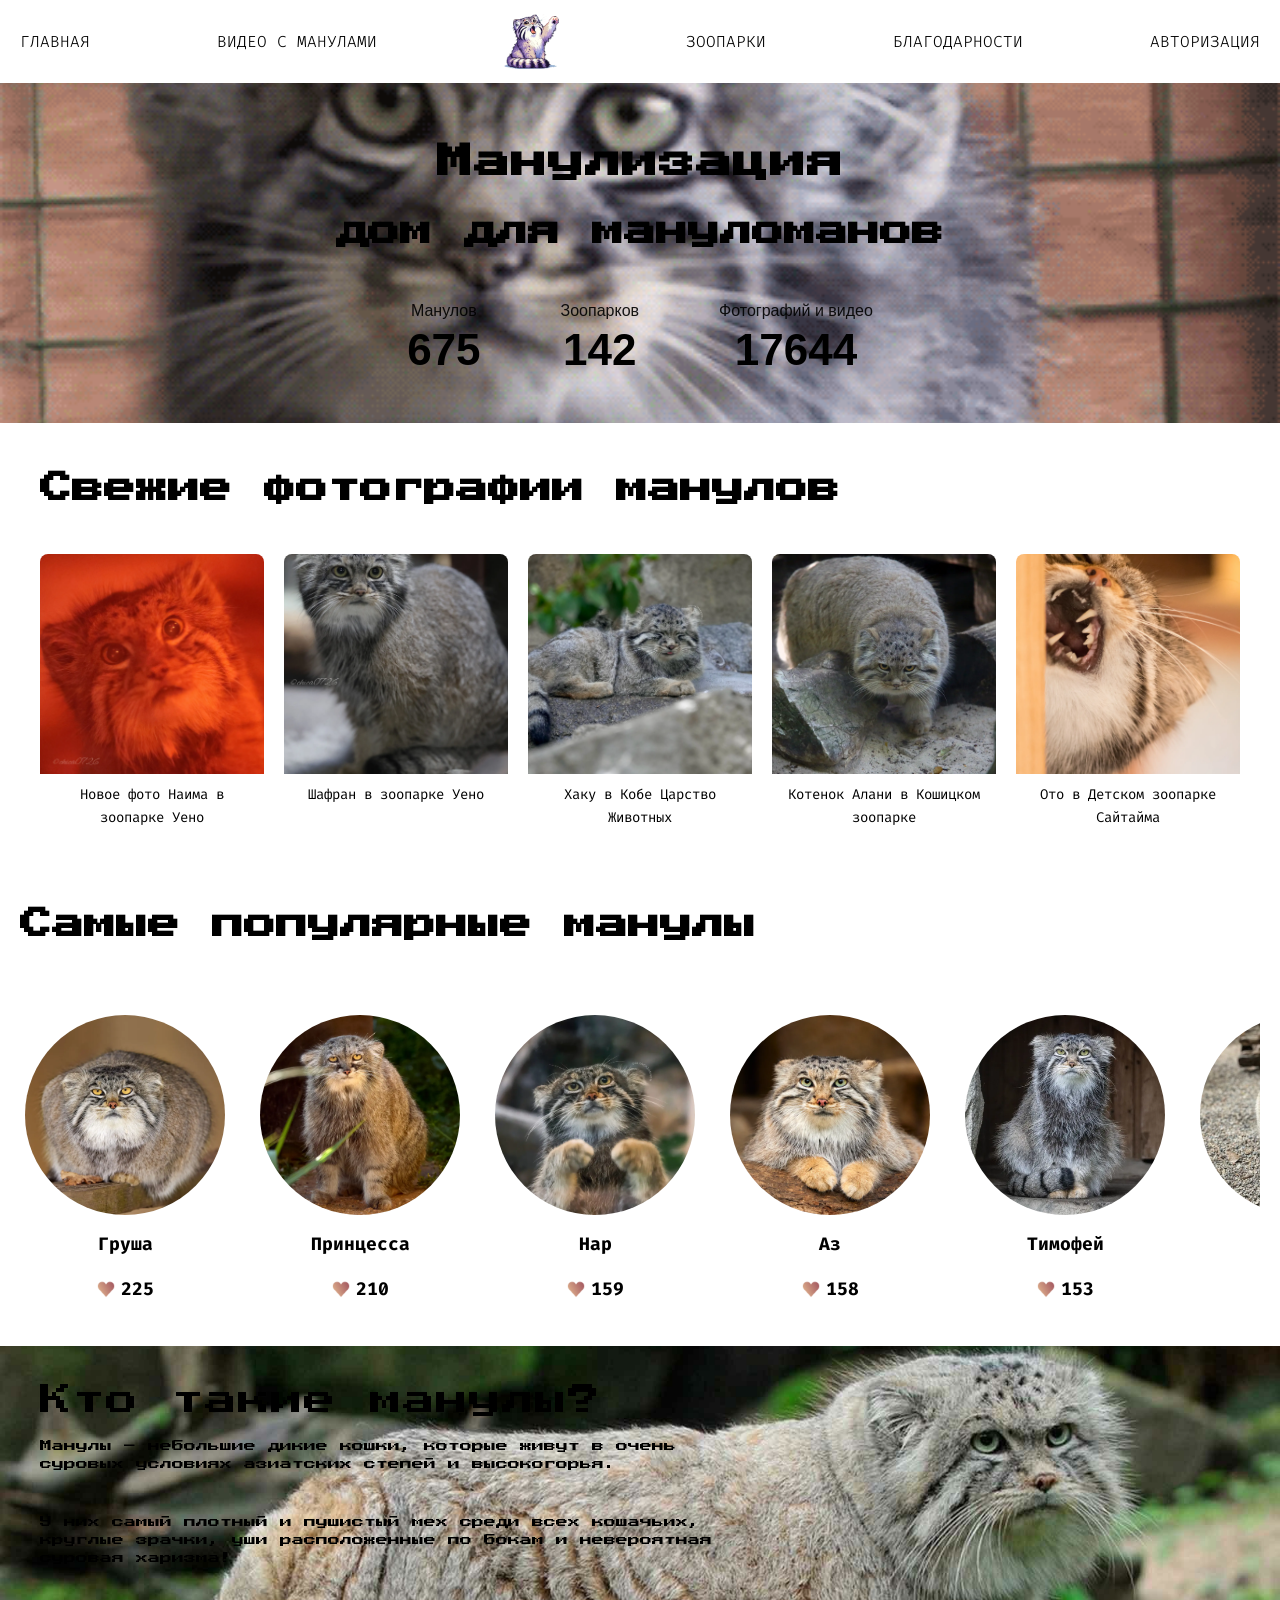
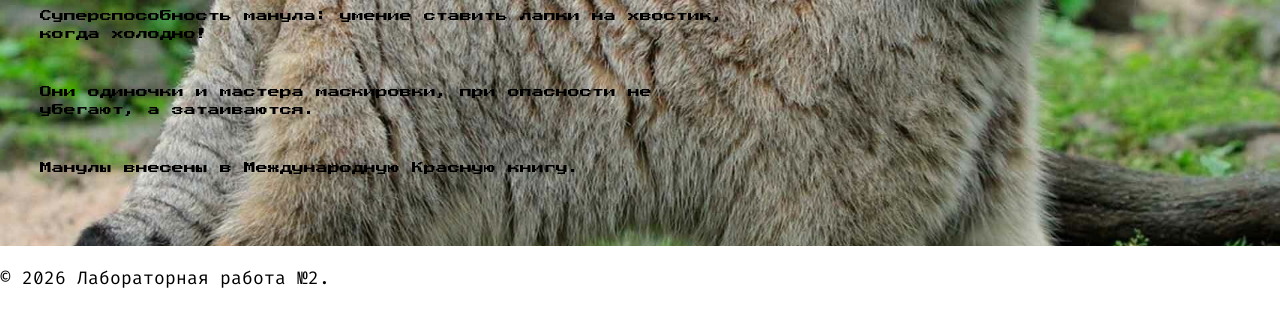
==== lab4/index.html @ a6735165 "refactor styles.css" ====
<!DOCTYPE html>
<html lang="ru">
<head>
    <meta charset="UTF-8">
    <meta name="viewport" content="width=device-width, initial-scale=1.0">
    <title>Pallas cat - is love forever</title>
    <link rel="icon" type="image/webp" href="images/manul_icon.webp"> <!--вставить в каждой странице!!!!-->
    <link rel="stylesheet" href="css/style.css">
    <link rel="preconnect" href="https://fonts.googleapis.com">
    <link rel="preconnect" href="https://fonts.gstatic.com" crossorigin>
    <link href="https://fonts.googleapis.com/css2?family=Fira+Code:wght@300..700&family=Press+Start+2P&display=swap" rel="stylesheet">

</head>
<body>
    <header class="header">
        <nav class="menu">
        <a href="index.html">ГЛАВНАЯ</a>
        <a href="video_image.html">ВИДЕО С МАНУЛАМИ</a>
         <img src="images/manul_icon.webp" alt="Пример изображения" class="menu-logo">
        <a href="zoo.html">ЗООПАРКИ</a>
        <a href="thanks.html">БЛАГОДАРНОСТИ</a>
        <a href="login.html">АВТОРИЗАЦИЯ</a>
    </nav>
    </header>

    <main class="content">

        <section class="intro">
            <div class="intro-content">

            <h1 id="page-heading">Манулизация</h1>
            <p class="intro-subtitle">дом для мануломанов</p>

                <div class="intro-stats">
                    <div class="stat">
                        <span class="stat-label">Манулов</span>
                        <span class="stat-value">675</span>
                    </div>
                    <div class="stat">
                        <span class="stat-label">Зоопарков</span>
                        <span class="stat-value">142</span>
                    </div>
                    <div class="stat">
                        <span class="stat-label">Фотографий и видео</span>
                        <span class="stat-value">17644</span>
                    </div>
                </div>
            </div>
        </section>

        <section class="gallery">
            <h2 class="image-text">Свежие фотографии манулов</h2>

            <div class="gallery-grid">
                <div class="gallery-item">
                    <img src="images/naim-manul.webp" alt="Манул 1">
                    <div class="gallery-caption">Новое фото Наима в зоопарке Уено</div>
                </div>

                <div class="gallery-item">
                    <img src="images/shafran-manul.webp" alt="Манул 2">
                    <div class="gallery-caption">Шафран в зоопарке Уено</div>
                </div>

                <div class="gallery-item">
                    <img src="images/haku-manul.webp" alt="Манул 3">
                    <div class="gallery-caption">Хаку в Кобе Царство Животных</div>
                </div>

                <div class="gallery-item">
                    <img src="images/kitty-alani-manul.webp" alt="Манул 4">
                    <div class="gallery-caption">Котенок Алани в Кошицком зоопарке</div>
                </div>

                <div class="gallery-item">
                    <img src="images/oto-manul.webp" alt="Манул 4">
                    <div class="gallery-caption">Ото в Детском зоопарке Сайтайма</div>
                </div>

            </div>
        </section>

        <section class="popular-section">
            <h2 class="image-text">Самые популярные манулы</h2>

            <div class="popular-grid">

                <div class="popular-card">
                    <div class="popular-item popular-item--m">
                        <img src="images/manul_grusha.webp" alt="Груша">
                    </div>
                    <div class="popular-caption">Груша</div>
                    <div class="popular-heart">
                        <span class="heart-icon"></span>
                        <span>225</span>
                    </div>
                </div>

                <div class="popular-card">
                    <div class="popular-item popular-item--w">
                        <img src="images/manul-princess.webp" alt="Принцесса">
                    </div>
                    <div class="popular-caption">Принцесса</div>
                    <div class="popular-heart">
                        <span class="heart-icon"></span>
                        <span>210</span>
                    </div>
                </div>

                <div class="popular-card">
                    <div class="popular-item popular-item--m">
                        <img src="images/manul-nar.webp" alt="Нар">
                    </div>
                    <div class="popular-caption">Нар</div>
                    <div class="popular-heart">
                        <span class="heart-icon"></span>
                        <span>159</span>
                    </div>
                </div>

                <div class="popular-card">
                    <div class="popular-item popular-item--w">
                        <img src="images/manul-as.webp" alt="Аз">
                    </div>
                    <div class="popular-caption">Аз</div>
                    <div class="popular-heart">
                        <span class="heart-icon"></span>
                        <span>158</span>
                    </div>
                </div>

                <div class="popular-card">
                    <div class="popular-item popular-item--m">
                        <img src="images/manul-timotei.webp" alt="Тимофей">
                    </div>
                    <div class="popular-caption">Тимофей</div>
                    <div class="popular-heart">
                        <span class="heart-icon"></span>
                        <span>153</span>
                    </div>
                </div>

                <div class="popular-card">
                    <div class="popular-item popular-item--m">
                        <img src="images/manul-tashi.webp" alt="Таши">
                    </div>
                    <div class="popular-caption">Таши</div>
                    <div class="popular-heart">
                        <span class="heart-icon"></span>
                        <span>148</span>
                    </div>
                </div>

                <div class="popular-card">
                    <div class="popular-item popular-item--m">
                        <img src="images/manul-nagomy.webp" alt="Нагому">
                    </div>
                    <div class="popular-caption">Нагому</div>
                    <div class="popular-heart">
                        <span class="heart-icon"></span>
                        <span>127</span>
                    </div>
                </div>

                <div class="popular-card">
                    <div class="popular-item popular-item--m">
                        <img src="images/manul-shu.webp" alt="Шу">
                    </div>
                    <div class="popular-caption">Шу</div>
                    <div class="popular-heart">
                        <span class="heart-icon"></span>
                        <span>110</span>
                    </div>
                </div>
            </div>
        </section>


        <section class="info-block">
            <div class="about-content">

                <div class="info-title"> Кто такие манулы?</div>
                <p class = "info-text">
                    Манулы – небольшие дикие кошки, которые живут
                в очень суровых условиях азиатских степей и высокогорья.
                </p>

                <p class = "info-text">
                    У них самый плотный и пушистый мех среди всех кошачьих,
                круглые зрачки, уши расположенные по бокам и невероятная
                суровая харизма!
                </p>

                <p class = "info-text">
                    Суперспособность манула: умение ставить лапки на хвостик,
                когда холодно!
                </p>

                <p class = "info-text">
                    Они одиночки и мастера маскировки, при опасности
                не убегают, а затаиваются.
                </p>

                <p class="info-text">
                Манулы внесены в Международную Красную книгу.
                </p>
            </div>

        </section>


    </main>

    <footer class="footer">
        <p>&copy; 2026 Лабораторная работа №2.</p>
    </footer>

</body>
</html>
---- lab4/css/style.css ----
body {
    cursor: url("../images/cursor_image2.png") 4 4, auto;
    margin: 0;
    padding: 0;
    font-family: Arial, Helvetica, sans-serif;
    font-size: 16px;
    line-height: 1.6;
    background-color: var( --brown-bg-color);
}
.menu-logo {
    height: 55px;
    width: auto;
}
.menu{
    display: flex;
    justify-content: space-between;  
    align-items: center;

    width: 100%;                     
    box-sizing: border-box;           
    background-color: var(--orange-bg-color);
    padding: 14px 20px;
}
.menu a{
    color: var(--brown-link-color);
    font-weight: lighter;
    font-size: 16px;
    font-family: "Fira Code";
    text-decoration: none;
}
.menu a:hover{
    cursor: url("../images/cursor_image2.png") 4 4, auto;
    color: var(--brown-link-color-h);
    text-decoration: none;
}

#page-heading {
    font-family: "Press Start 2P", monospace;
    font-size: 36px;
    color: var(--white-text-color);
    text-align: center;
    margin: 0 0 15px;
    letter-spacing: 1px;
}

.intro{
    position: relative;
    width: 100%;
    min-height: 340px; 
    box-sizing: border-box;

    background-color: var( --brown-bg-color); 
    background-image: url(../images/manul_bg.gif);
    background-size: cover;
    background-position: center 20%;
    background-repeat: no-repeat;

    display: flex;
    justify-content: center;
    align-items: center;

    text-align: center;
    overflow: hidden;
}

.intro::before {
    content: "";
    position: absolute;
    inset: 0;
    background: linear-gradient(
        to bottom,
        var(--overlay-dark-65) 0%,
        var(--overlay-dark-25) 50%,
        var(--overlay-dark-65) 100%
    );
    z-index: 0;
}

.intro-content {
    position: relative;
    z-index: 1;
    width: 100%;
    max-width: 1100px;
    padding: 40px 30px;
    box-sizing: border-box;
}


.intro-title {
    font-size: 72px;
    font-family: "Press Start 2P", system-ui;
    font-weight: 400;
    font-style: normal;
    letter-spacing: 1px;
    margin: 0 0 10px;
    color: var(--white-catalog-color);
}

.intro-subtitle {
    font-family: "Press Start 2P", system-ui;
    font-size: 32px;
    font-weight: bold;
    margin: 0 0 40px;
    color: var(--white-catalog-color);
}

.intro-stats {
    display: flex;
    justify-content: center;
    gap: 80px;
    flex-wrap: wrap;
    color: var(--white-catalog-color);
}

.stat {
    display: flex;
    flex-direction: column;
    align-items: center;
}

.stat-label {
    font-size: 16px;
    margin-bottom: 5px;
    opacity: 0.9;
}

.stat-value {
    font-size: 44px;
    font-weight: bold;
    line-height: 1;
}

.gallery {
    background-color: var( --brown-bg-color);
    background-position: center;
    align-items: center;
    justify-content: space-between; 
    padding: 40px; 
}

.image-text{
    font-family: "Press Start 2P", system-ui;
    font-size: 20px;
    font-weight: bold;
    margin: 0 0 40px;
    color: var(--white-catalog-color);
}
.gallery-grid {
    display: flex;
    flex-wrap: wrap;
    gap: 20px;
}

/* Карточка */
.gallery-item {
    background-color: var(--white-text-color);
    border: 1px solid var(--white-border-color);
    border-radius: 8px;
    overflow: hidden;
    flex: 1 1 calc(20% - 20px);
    min-width: 220px;
    transition: transform 0.25s ease, box-shadow 0.25s ease;
    cursor: zoom-in;
}

.gallery-item:hover {
    transform: translateY(-5px);
    box-shadow: var(--shadow-md);
    cursor: url("../images/cursor_image2.png") 4 4, auto;
}


.gallery-item img {
    width: 100%;
    height: 220px;            
    object-fit: cover;         
    display: block;
    transition: transform 0.4s ease;

}

.gallery-caption {
    padding: 10px 12px;
    font-size: 14px;
    font-family: "Fira Code";
    text-align: center;
    color: var( --brown-bg-color);
    background-color: var(--white-text-color);
}

.popular-section {
    background-color: var( --brown-bg-color);
    padding: 20px;
}
.image-text {
    font-family: "Press Start 2P", system-ui;
    font-size: 32px;
    font-weight: bold;
    margin: 0 0 40px;
    color: var(--white-catalog-color);
}
.popular-grid {
    display: flex;
    justify-content: flex-start;
    align-items: center;
    gap: 25px;

    padding: 20px 0;  
    text-align: center;
    overflow-x: auto;                  
    scroll-behavior: smooth;           
    scroll-snap-type: x mandatory;                  

    scrollbar-width: none;           
}

.popular-card {
    flex: 0 0 200px;            
    scroll-snap-align: start;   
    text-align: center;         
}
.popular-item {
    flex: 0 0 200px;       
    width: 200px;
    height: 200px;
    background-color: var(--white-text-color);
    border: 5px solid transparent;
    border-radius: 50%;
    overflow: hidden;
    transition: transform 0.25s ease, box-shadow 0.25s ease;
    cursor: zoom-in;
}

.popular-item--m {
    background-color: var(--blue-male-color);   
}

.popular-item--w {
    background-color: var(--pink-woman-color);   
}

.popular-item--d {
    background:
        var(--death-gradient) border-box,
        var(--white-text-color) padding-box;
}


.popular-item img {
    width: 100%;
    height: 100%;
    object-fit: cover;
    object-position: center top;  
}

.popular-item:hover {
    transform: translateY(-5px);
    box-shadow: var(--shadow-md);
    cursor: url("../images/cursor_image2.png") 4 4, auto;
}

.popular-caption{
    padding: 10px 12px;
    font-size: 18px;
    font-weight: bold;
    font-family: "Fira Code";
    text-align: center;
    color: var(--white-text-color);
}

.popular-heart {
    display: inline-flex;         
    align-items: center;              
    gap: 6px;                          

    font-family: "Fira Code", "Courier New", monospace;
    font-size: 18px;
    font-weight: bold;
    color: var(--white-text-color);
    margin-top: 6px;
}

.heart-icon {
    display: inline-block;
    width: 18px;
    height: 18px;
    background-image: url("../images/heart.png");
    background-size: contain;
    background-repeat: no-repeat;
    background-position: center;
}

.info-block{
    position: relative;
    width: 100%;
    height: 500px; 
    box-sizing: border-box;

    background-color: var( --brown-bg-color); 
    background-image: url(../images/manul_intro.jpg);
    background-size: cover;
    background-position: center 20%;
    background-repeat: no-repeat;

    display: flex;
    justify-content: flex-start;
    align-items: center;

    text-align: left;
    overflow: hidden;
    padding: 60px 40px; 
}

.info-title {
    font-size: 32px;
    font-family: "Press Start 2P", system-ui;
    font-weight: 400;
    font-style: normal;
    letter-spacing: 1px;
    margin: 0 0 10px;
    color: var(--white-catalog-color);
}

.info-block::before {
    content: "";
    position: absolute;
    inset: 0;
    background: linear-gradient(
        to left,
        var(--overlay-dark-65) 0%,
        var(--overlay-dark-25) 50%,
        var(--overlay-dark-65) 100%
    );
    z-index: 0;
}

.info-text{
    font-family: "Press Start 2P", system-ui;
    font-size: 12px;
    line-height: 1.5;
    margin: 0 0 40px;
    color: var(--white-catalog-color);
}

.about-content {
    position: relative;
    z-index: 1;
    max-width: 700px; 
}

.footer{
    margin: 0;   
    position: relative;
    box-sizing: border-box;
    background-color: var( --brown-bg-color);
    font-family: "Fira Code", monospace;
    font-size: 18px;
    color: var(--white-text-color);
    margin-top: 6px;
}


.zoo-hero {
    position: relative;
    width: 100%;
    min-height: 220px;          
    margin: 0 0 30px;

    background-image: url("../images/manul-zoo.jpg"); 
    background-size: cover;        
    background-position: center 30%;   
    background-repeat: no-repeat;
    background-color: var( --brown-bg-color);     

    display: flex;                
    justify-content: center;
    align-items: center;

    border-radius: 10px;
    overflow: hidden;
    box-sizing: border-box;
}


.zoo-hero::before {
    content: "";
    position: absolute;
    inset: 0;
    background: var(--overlay-dark-50);   
    z-index: 0;
}

.zoo-content {
    position: relative;
    z-index: 1;
    max-width: 800px;
    padding: 40px 30px;
    text-align: center;

    display: flex;
    flex-direction: column;       
    gap: 15px;                  
}


.zoo-title {
    position: relative;
    z-index: 1;                      

    font-family: "Press Start 2P", monospace;
    font-size: 36px;
    color: var(--white-text-color); 
    justify-content: center;               
    text-align: center;
    margin: 0;
    padding: 20px;
    text-shadow: var( --shadow-txt-2); 
}

.zoo-subtitle {
    text-align: center;
    color: var(--white-bg-color);
    font-size: 16px;
    margin-bottom: 30px;
    padding: 0 20px;
}


.catalog-table {
    width: 100%;
    border-collapse: collapse;
    background-color: var(--white-bg-color);
    border-radius: 8px;
    overflow: hidden;
    box-shadow: var(--shadow-sm);
    font-family: "Fira Code", "Courier New", monospace;
    font-size: 15px;
}

.catalog-table caption {
    caption-side: top;
    font-size: 18px;
    font-weight: bold;
    color: var( --brown-bg-color);
    padding: 15px 0;
    text-align: left;
}

.catalog-table th {
    background-color: var( --brown-bg-color);
    color: var(--white-text-color);
    padding: 14px 16px;
    font-weight: bold;
    border-bottom: 3px solid var(--orange-bg-color);
}

.catalog-table td {
    padding: 12px 16px;
    border-bottom: 1px solid var(--white-border-color);
    color: var(--white-catalog-color-d);
}

.catalog-table tbody tr:nth-child(even) {
    background-color: var(--white-catalog-color);
}


.catalog-table tbody tr:hover {
    background-color: var(--white-catalog-color-h);
    transition: background-color 0.2s ease;
}


.left   { text-align: left; }
.center { text-align: center; }
.right  { text-align: right; }

@media (max-width: 700px) {
    .zoo-section {
        padding: 0 15px;
    }

    .zoo-title {
        font-size: 24px;
    }

    .catalog-table {
        font-size: 12px;
    }

    .catalog-table th,
    .catalog-table td {
        padding: 8px 6px;
    }
}

.video-header {
    max-width: 1280px;
    margin: 0 auto;                     
    padding: 60px 40px 30px;            
    text-align: center;
    box-sizing: border-box;
}

.video-heading {
    font-family: "Press Start 2P", monospace;
    font-size: 36px;
    font-weight: bold;
    color: var(--white-text-color);
    margin: 0 0 15px;
    letter-spacing: 1px;
}

.video-subtitle {
    font-family: "Fira Code", monospace;
    font-size: 16px;
    color: var(--white-bg-color);
    margin: 0;
    line-height: 1.6;
    max-width: 700px;
    margin-left: auto;                 
    margin-right: auto;
}

.video-section {
    max-width: 1280px;
    margin: 0 auto 40px;
    padding: 0 40px;
    box-sizing: border-box;
}

.video-section {
    max-width: 1280px;
    margin: 0 auto 40px;
    padding: 0 40px;
    box-sizing: border-box;
}

.video-grid {
    display: grid;
    grid-template-columns: repeat(auto-fill, minmax(320px, 1fr));
    gap: 24px;
}

.video-card {
    background-color: var(--white-catalog-color-d);
    border-radius: 10px;
    overflow: hidden;
    transition: transform 0.25s ease, box-shadow 0.25s ease;
}

.video-card:hover {
    transform: translateY(-4px);
    box-shadow:var(--shadow-lg);
}

.video-item {
    position: relative;
    width: 100%;
    aspect-ratio: 16 / 9;
    overflow: hidden;
    background-color: var(--black-bg-color);
}

.video-item iframe {
    cursor: url("../images/cursor_image2.png") 4 4, auto;
    position: absolute;
    inset: 0;
    width: 100%;
    height: 100%;
    border: none;
}

.video-title {
    font-family: "Press Start 2P", monospace;
    font-size: 10px;
    color: var(--white-text-color);
    margin: 0;
    padding: 14px 16px 8px;
    line-height: 1.4;
}


@media (max-width: 700px) {
    .video-section { padding: 0 15px; }
    .video-grid {
        grid-template-columns: 1fr;
        gap: 18px;
    }
}

.thanks-section {
    max-width: 900px;
    margin: 0 auto;
    padding: 0 40px 60px;
    box-sizing: border-box;
    min-height: 60vh;                     
    display: flex;
    flex-direction: column;
    justify-content: center;
}

.thanks-hero {
    position: relative;
    width: 100%;
    min-height: 320px;                    
    margin: 60px 0 40px;
    border-radius: 12px;
    overflow: hidden;

    background-color: var( --brown-bg-color);

    display: flex;
    justify-content: center;
    align-items: center;

    box-sizing: border-box;
    box-shadow: var(--shadow-box);
}

.thanks-hero::before {
    content: "";
    position: absolute;
    inset: 0;
    background: linear-gradient(
        to bottom,
        var(--overlay-dark-50) 0%,
        var(--overlay-dark-70) 100%
    );
    z-index: 0;
}

.thanks-content {
    position: relative;
    z-index: 1;
    text-align: center;
    padding: 50px 30px;
    max-width: 700px;
    display: flex;
    flex-direction: column;
    gap: 20px;
}

.thanks-title {
    font-family: "Press Start 2P", monospace;
    font-size: 32px;
    font-weight: bold;
    color: var(--white-bg-color);
    margin: 0;
    line-height: 1.4;
    letter-spacing: 2px;
    text-shadow:
        var(--shadow-txt),
        var(--shadow-txt-1);
}

.thanks-subtitle {
    font-family: "Fira Code", monospace;
    font-size: 16px;
    color: var(--white-bg-color);
    margin: 0;
    line-height: 1.7;
}

.thanks-link {
    color: var(--orange-bg-color);
    font-weight: bold;
    text-decoration: underline;
    transition: color 0.2s ease;
}

.thanks-link:hover {
    color: var(--orange-link-color);
    text-decoration: none;
}

.login_intro {
    min-height: 90vh;
    display: flex;
    justify-content: center;
    align-items: center;
    padding: 60px 20px;
    box-sizing: border-box;
    background-image: url("../images/manul_login.webp"); /* Центрируем картинку */
    background-repeat: no-repeat;
    background-size: 500px; /* Задаем размер одного манула (можешь подобрать 300px, 400px и т.д.) */
    background-repeat: repeat; /* Включаем повторение по всей площади */
    background-position: top left; /* Начинаем повтор с левого верхнего угла */
}

.auth-form {
    width: 100%;
    max-width: 460px;
    display: flex;
    flex-direction: column;
    gap: 18px;

    background-color: var(--glass-bg);/*ветлый фон с прозрачностью 85% */
    
  
    backdrop-filter: blur(12px); 
    -webkit-backdrop-filter: blur(12px);
    
    border: 1px solid var(--glass-border); /* Легкая рамка для эффекта стекла */
    border-radius: 12px;
    padding: 40px 32px;
    box-sizing: border-box;
    box-shadow: var(--shadow-xl);
}
.auth-field {
    display: flex;
    flex-direction: column;
    gap: 6px;
}

.auth-label {
    font-family: "Fira Code", monospace;
    font-size: 14px;
    font-weight: bold;
    color: var( --brown-bg-color);
}

.auth-input {
    font-family: "Fira Code", monospace;
    font-size: 15px;
    padding: 10px 12px;
    border: 2px solid var(--white-border-color);
    border-radius: 8px;
    background-color: var(--white-text-color);
    color: var( --brown-bg-color);
    outline: none;
    transition: border-color 0.2s ease, box-shadow 0.2s ease;
    box-sizing: border-box;
}

.auth-input:focus {
    border-color: var(--orange-bg-color);
    box-shadow: var(--orange-focus-shadow);
}

.auth-field--checkbox {
    flex-direction: row;
    align-items: center;
    gap: 10px;
}

.auth-checkbox {
    width: 18px;
    height: 18px;
    accent-color: var(--orange-bg-color);
    cursor: pointer;
    flex-shrink: 0;
}

.auth-checkbox-label {
    cursor: url("../images/cursor_image2.png") 4 4, auto;
    font-family: "Fira Code", monospace;
    font-size: 13px;
    color: var( --brown-bg-color);
    cursor: pointer;
    line-height: 1.4;
}
.auth-checkbox-label:hover {
    cursor: url("../images/cursor_image2.png") 4 4, auto;
}
.auth-submit {
    font-family: "Press Start 2P", monospace;
    font-size: 12px;
    padding: 14px 18px;
    margin-top: 6px;
    border: none;
    border-radius: 8px;
    background-color: var(--orange-bg-color);
    color: var(--brown-link-color);
    cursor: pointer;
    transition: background-color 0.2s ease, transform 0.15s ease;
}

.auth-submit:hover {
    cursor: url("../images/cursor_image2.png") 4 4, auto;
    background-color: var(--orange-submit-color-h);
    transform: translateY(-2px);
}

.auth-submit:active {
    transform: translateY(0);
}
/* Базовый стиль сообщения */
.auth-msg {
    font-family: "Fira Code", monospace;
    font-size: 14px;
    padding: 12px;
    border-radius: 8px;
    text-align: center;
    margin: 0;
    animation: fadeIn 0.3s ease-in-out;
}

/* Зеленый для успеха */
.auth-msg--success {
    color: var(--green-agree-color); 
    background-color: var(--agree-bg-color); 
    border: var(--border-agree);
}

/* Красный для ошибки */
.auth-msg--error {
    color: var(--red-fail-color); 
    background-color: var(--error-bg-color); 
    border: var(--border-error);
}
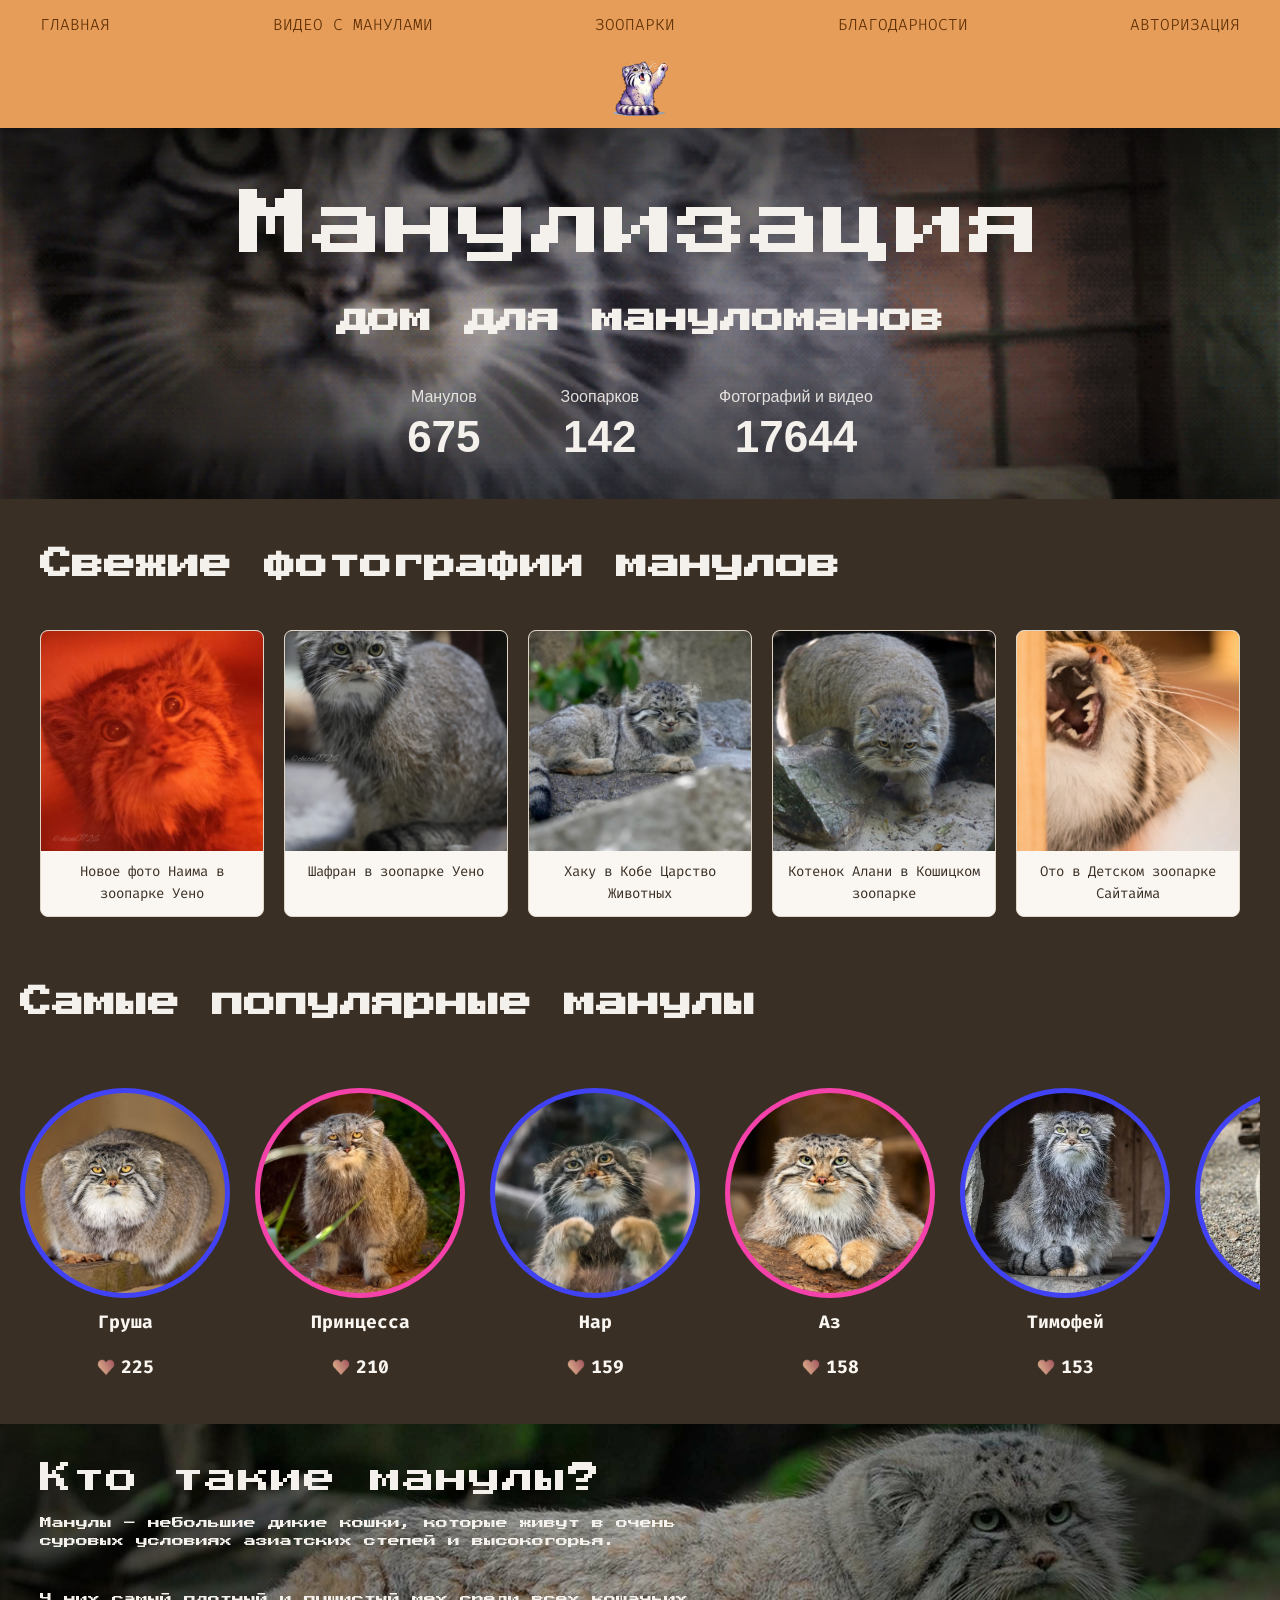
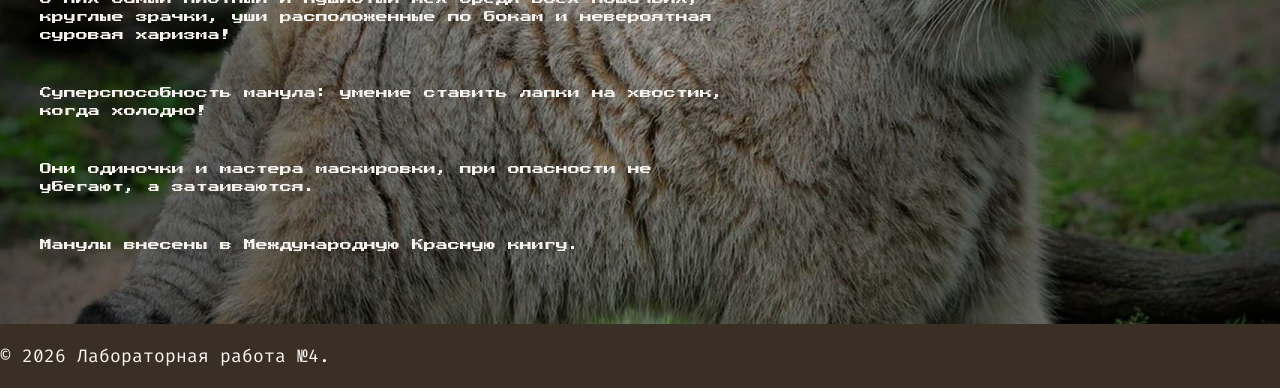
==== commit ebea8c1b: "add BEM" ====
--- a/lab4/index.html
+++ b/lab4/index.html
@@ -14,161 +14,163 @@
 <body>
     <header class="header">
         <nav class="menu">
-        <a href="index.html">ГЛАВНАЯ</a>
-        <a href="video_image.html">ВИДЕО С МАНУЛАМИ</a>
-         <img src="images/manul_icon.webp" alt="Пример изображения" class="menu-logo">
-        <a href="zoo.html">ЗООПАРКИ</a>
-        <a href="thanks.html">БЛАГОДАРНОСТИ</a>
-        <a href="login.html">АВТОРИЗАЦИЯ</a>
-    </nav>
+            <div class="menu__links">
+                <a href="index.html">ГЛАВНАЯ</a>
+                <a href="video_image.html">ВИДЕО С МАНУЛАМИ</a>
+                <a href="zoo.html">ЗООПАРКИ</a>
+                <a href="thanks.html">БЛАГОДАРНОСТИ</a>
+                <a href="login.html">АВТОРИЗАЦИЯ</a>
+            </div>
+            <img src="images/manul_icon.webp" alt="Манул" class="menu-logo">
+        </nav>
     </header>
 
     <main class="content">
 
         <section class="intro">
-            <div class="intro-content">
-
-            <h1 id="page-heading">Манулизация</h1>
-            <p class="intro-subtitle">дом для мануломанов</p>
-
-                <div class="intro-stats">
+            <div class="intro__content">
+
+            <h1 class="intro__title">Манулизация</h1>
+            <p class="intro__subtitle">дом для мануломанов</p>
+
+                <div class="intro__stats">
                     <div class="stat">
-                        <span class="stat-label">Манулов</span>
-                        <span class="stat-value">675</span>
+                        <span class="stat__label">Манулов</span>
+                        <span class="stat__value">675</span>
                     </div>
                     <div class="stat">
-                        <span class="stat-label">Зоопарков</span>
-                        <span class="stat-value">142</span>
+                        <span class="stat__label">Зоопарков</span>
+                        <span class="stat__value">142</span>
                     </div>
                     <div class="stat">
-                        <span class="stat-label">Фотографий и видео</span>
-                        <span class="stat-value">17644</span>
+                        <span class="stat__label">Фотографий и видео</span>
+                        <span class="stat__value">17644</span>
                     </div>
                 </div>
             </div>
         </section>
 
         <section class="gallery">
-            <h2 class="image-text">Свежие фотографии манулов</h2>
-
-            <div class="gallery-grid">
-                <div class="gallery-item">
+            <h2 class="gallery__title">Свежие фотографии манулов</h2>
+
+            <div class="gallery__grid">
+                <div class="gallery__item">
                     <img src="images/naim-manul.webp" alt="Манул 1">
-                    <div class="gallery-caption">Новое фото Наима в зоопарке Уено</div>
-                </div>
-
-                <div class="gallery-item">
+                    <div class="gallery__caption">Новое фото Наима в зоопарке Уено</div>
+                </div>
+
+                <div class="gallery__item">
                     <img src="images/shafran-manul.webp" alt="Манул 2">
-                    <div class="gallery-caption">Шафран в зоопарке Уено</div>
-                </div>
-
-                <div class="gallery-item">
+                    <div class="gallery__caption">Шафран в зоопарке Уено</div>
+                </div>
+
+                <div class="gallery__item">
                     <img src="images/haku-manul.webp" alt="Манул 3">
-                    <div class="gallery-caption">Хаку в Кобе Царство Животных</div>
-                </div>
-
-                <div class="gallery-item">
+                    <div class="gallery__caption">Хаку в Кобе Царство Животных</div>
+                </div>
+
+                <div class="gallery__item">
                     <img src="images/kitty-alani-manul.webp" alt="Манул 4">
-                    <div class="gallery-caption">Котенок Алани в Кошицком зоопарке</div>
-                </div>
-
-                <div class="gallery-item">
+                    <div class="gallery__caption">Котенок Алани в Кошицком зоопарке</div>
+                </div>
+
+                <div class="gallery__item">
                     <img src="images/oto-manul.webp" alt="Манул 4">
-                    <div class="gallery-caption">Ото в Детском зоопарке Сайтайма</div>
-                </div>
-
-            </div>
-        </section>
-
-        <section class="popular-section">
-            <h2 class="image-text">Самые популярные манулы</h2>
-
-            <div class="popular-grid">
-
-                <div class="popular-card">
-                    <div class="popular-item popular-item--m">
+                    <div class="gallery__caption">Ото в Детском зоопарке Сайтайма</div>
+                </div>
+
+            </div>
+        </section>
+
+        <section class="popular">
+            <h2 class="gallery__title">Самые популярные манулы</h2>
+
+            <div class="popular__grid">
+
+                <div class="popular__card">
+                    <div class="popular__item popular__item--male">
                         <img src="images/manul_grusha.webp" alt="Груша">
                     </div>
-                    <div class="popular-caption">Груша</div>
-                    <div class="popular-heart">
-                        <span class="heart-icon"></span>
+                    <div class="popular__caption">Груша</div>
+                    <div class="popular__heart">
+                        <span class="popular__heart-icon"></span>
                         <span>225</span>
                     </div>
                 </div>
 
-                <div class="popular-card">
-                    <div class="popular-item popular-item--w">
+                <div class="popular__card">
+                    <div class="popular__item popular__item--woman">
                         <img src="images/manul-princess.webp" alt="Принцесса">
                     </div>
-                    <div class="popular-caption">Принцесса</div>
-                    <div class="popular-heart">
-                        <span class="heart-icon"></span>
+                    <div class="popular__caption">Принцесса</div>
+                    <div class="popular__heart">
+                        <span class="popular__heart-icon"></span>
                         <span>210</span>
                     </div>
                 </div>
 
-                <div class="popular-card">
-                    <div class="popular-item popular-item--m">
+                <div class="popular__card">
+                    <div class="popular__item popular__item--male">
                         <img src="images/manul-nar.webp" alt="Нар">
                     </div>
-                    <div class="popular-caption">Нар</div>
-                    <div class="popular-heart">
-                        <span class="heart-icon"></span>
+                    <div class="popular__caption">Нар</div>
+                    <div class="popular__heart">
+                        <span class="popular__heart-icon"></span>
                         <span>159</span>
                     </div>
                 </div>
 
-                <div class="popular-card">
-                    <div class="popular-item popular-item--w">
+                <div class="popular__card">
+                    <div class="popular__item popular__item--woman">
                         <img src="images/manul-as.webp" alt="Аз">
                     </div>
-                    <div class="popular-caption">Аз</div>
-                    <div class="popular-heart">
-                        <span class="heart-icon"></span>
+                    <div class="popular__caption">Аз</div>
+                    <div class="popular__heart">
+                        <span class="popular__heart-icon"></span>
                         <span>158</span>
                     </div>
                 </div>
 
-                <div class="popular-card">
-                    <div class="popular-item popular-item--m">
+                <div class="popular__card">
+                    <div class="popular__item popular__item--male">
                         <img src="images/manul-timotei.webp" alt="Тимофей">
                     </div>
-                    <div class="popular-caption">Тимофей</div>
-                    <div class="popular-heart">
-                        <span class="heart-icon"></span>
+                    <div class="popular__caption">Тимофей</div>
+                    <div class="popular__heart">
+                        <span class="popular__heart-icon"></span>
                         <span>153</span>
                     </div>
                 </div>
 
-                <div class="popular-card">
-                    <div class="popular-item popular-item--m">
+                <div class="popular__card">
+                    <div class="popular__item popular__item--male">
                         <img src="images/manul-tashi.webp" alt="Таши">
                     </div>
-                    <div class="popular-caption">Таши</div>
-                    <div class="popular-heart">
-                        <span class="heart-icon"></span>
+                    <div class="popular__caption">Таши</div>
+                    <div class="popular__heart">
+                        <span class="popular__heart-icon"></span>
                         <span>148</span>
                     </div>
                 </div>
 
-                <div class="popular-card">
-                    <div class="popular-item popular-item--m">
+                <div class="popular__card">
+                    <div class="popular__item popular__item--male">
                         <img src="images/manul-nagomy.webp" alt="Нагому">
                     </div>
-                    <div class="popular-caption">Нагому</div>
-                    <div class="popular-heart">
-                        <span class="heart-icon"></span>
+                    <div class="popular__caption">Нагому</div>
+                    <div class="popular__heart">
+                        <span class="popular__heart-icon"></span>
                         <span>127</span>
                     </div>
                 </div>
 
-                <div class="popular-card">
-                    <div class="popular-item popular-item--m">
+                <div class="popular__card">
+                    <div class="popular__item popular__item--male">
                         <img src="images/manul-shu.webp" alt="Шу">
                     </div>
-                    <div class="popular-caption">Шу</div>
-                    <div class="popular-heart">
-                        <span class="heart-icon"></span>
+                    <div class="popular__caption">Шу</div>
+                    <div class="popular__heart">
+                        <span class="popular__heart-icon"></span>
                         <span>110</span>
                     </div>
                 </div>
@@ -176,32 +178,32 @@
         </section>
 
 
-        <section class="info-block">
-            <div class="about-content">
-
-                <div class="info-title"> Кто такие манулы?</div>
-                <p class = "info-text">
+        <section class="info">
+            <div class="info__content">
+
+                <div class="info__title"> Кто такие манулы?</div>
+                <p class = "info__text">
                     Манулы – небольшие дикие кошки, которые живут
                 в очень суровых условиях азиатских степей и высокогорья.
                 </p>
 
-                <p class = "info-text">
+                <p class = "info__text">
                     У них самый плотный и пушистый мех среди всех кошачьих,
                 круглые зрачки, уши расположенные по бокам и невероятная
                 суровая харизма!
                 </p>
 
-                <p class = "info-text">
+                <p class = "info__text">
                     Суперспособность манула: умение ставить лапки на хвостик,
                 когда холодно!
                 </p>
 
-                <p class = "info-text">
+                <p class = "info__text">
                     Они одиночки и мастера маскировки, при опасности
                 не убегают, а затаиваются.
                 </p>
 
-                <p class="info-text">
+                <p class="info__text">
                 Манулы внесены в Международную Красную книгу.
                 </p>
             </div>
@@ -212,7 +214,7 @@
     </main>
 
     <footer class="footer">
-        <p>&copy; 2026 Лабораторная работа №2.</p>
+        <p>&copy; 2026 Лабораторная работа №4.</p>
     </footer>
 
 </body>
--- a/lab4/css/style.css
+++ b/lab4/css/style.css
@@ -1,3 +1,49 @@
+:root {
+    --brown-bg-color: #3a2f25;
+    --orange-bg-color: #e69d59;
+    --brown-link-color: #5c2e03;
+    --brown-link-color-h: #3c1e02;
+    --white-text-color: #faf7f2;
+    --white-border-color: #e0d6c8;
+    --blue-male-color: #4242f5;
+    --pink-woman-color: #f542aa;
+    --death-gradient: linear-gradient(
+            135deg,
+            red, orange, yellow, green, blue, indigo, violet
+        );
+    --white-bg-color: #d9cbb8;
+    --white-catalog-color: #f4f1ec;
+    --white-catalog-color-d: #2b2b2b;
+    --white-catalog-color-h: #f0e4d0; 
+    --black-bg-color: #000;
+    --orange-submit-color-h: #f1b876; 
+    --orange-link-color: #f1c40f;
+    --green-agree-color: #2e7d32;
+    --red-fail-color: #d32f2f;
+    --agree-bg-color: rgba(46, 125, 50, 0.1);
+    --border-agree: 1px solid rgba(46, 125, 50, 0.3);
+    --error-bg-color: rgba(211, 47, 47, 0.1);
+    --border-error: 1px solid rgba(211, 47, 47, 0.3);
+
+    --overlay-dark-65: rgba(0, 0, 0, 0.65);
+    --overlay-dark-50: rgba(0, 0, 0, 0.5);
+    --overlay-dark-25: rgba(0, 0, 0, 0.25);
+    --overlay-dark-70: rgba(0, 0, 0, 0.7);
+    
+    --shadow-sm: 0 4px 12px rgba(0, 0, 0, 0.08);
+    --shadow-md: 0 10px 20px rgba(0, 0, 0, 0.12);
+    --shadow-lg: 0 12px 24px rgba(0, 0, 0, 0.4);
+    --shadow-xl: 0 12px 32px rgba(0, 0, 0, 0.4);
+    --shadow-txt: 0 0 12px rgba(0, 0, 0, 0.9);
+    --shadow-txt-1:3px 3px 6px rgba(0, 0, 0, 0.8);
+    --shadow-txt-2: 0 0 12px rgba(0, 0, 0, 0.9);
+    --shadow-box: 0 8px 24px rgba(0, 0, 0, 0.4);
+
+
+    --glass-bg: rgba(250, 247, 242, 0.25);
+    --glass-border: rgba(255, 255, 255, 0.3);
+    --orange-focus-shadow: 0 0 0 3px rgba(230, 157, 89, 0.3);
+}
 body {
     cursor: url("../images/cursor_image2.png") 4 4, auto;
     margin: 0;
@@ -11,15 +57,27 @@
     height: 55px;
     width: auto;
 }
-.menu{
-    display: flex;
-    justify-content: space-between;  
-    align-items: center;
-
+.menu {
+    display: flex;
+    flex-direction: column; 
+    align-items: center;   
+    justify-content: center;
+    gap: 8px;         
+    
     width: 100%;                     
     box-sizing: border-box;           
-    background-color: var(--orange-bg-color);
-    padding: 14px 20px;
+    background-color: var(--orange-bg-color); 
+    padding: 12px 40px;     
+    box-shadow: 0 4px 12px rgba(0, 0, 0, 0.15); 
+}
+
+.menu__links {
+    display: flex;          /* Делает ссылки в ряд */
+    justify-content: space-between; /* Центрирует их */
+    gap: 90px;              /* Отступ между ссылками */
+    flex-wrap: wrap;       
+    width: 100%;
+    margin-bottom: 15px;    /* Отступ от ссылок до манула */
 }
 .menu a{
     color: var(--brown-link-color);
@@ -34,14 +92,6 @@
     text-decoration: none;
 }
 
-#page-heading {
-    font-family: "Press Start 2P", monospace;
-    font-size: 36px;
-    color: var(--white-text-color);
-    text-align: center;
-    margin: 0 0 15px;
-    letter-spacing: 1px;
-}
 
 .intro{
     position: relative;
@@ -76,7 +126,7 @@
     z-index: 0;
 }
 
-.intro-content {
+.intro__content {
     position: relative;
     z-index: 1;
     width: 100%;
@@ -86,7 +136,7 @@
 }
 
 
-.intro-title {
+.intro__title {
     font-size: 72px;
     font-family: "Press Start 2P", system-ui;
     font-weight: 400;
@@ -96,7 +146,7 @@
     color: var(--white-catalog-color);
 }
 
-.intro-subtitle {
+.intro__subtitle {
     font-family: "Press Start 2P", system-ui;
     font-size: 32px;
     font-weight: bold;
@@ -104,7 +154,7 @@
     color: var(--white-catalog-color);
 }
 
-.intro-stats {
+.intro__stats {
     display: flex;
     justify-content: center;
     gap: 80px;
@@ -118,13 +168,13 @@
     align-items: center;
 }
 
-.stat-label {
+.stat__label {
     font-size: 16px;
     margin-bottom: 5px;
     opacity: 0.9;
 }
 
-.stat-value {
+.stat__value {
     font-size: 44px;
     font-weight: bold;
     line-height: 1;
@@ -138,21 +188,20 @@
     padding: 40px; 
 }
 
-.image-text{
+.gallery__title{
     font-family: "Press Start 2P", system-ui;
     font-size: 20px;
     font-weight: bold;
     margin: 0 0 40px;
     color: var(--white-catalog-color);
 }
-.gallery-grid {
+.gallery__grid {
     display: flex;
     flex-wrap: wrap;
     gap: 20px;
 }
 
-/* Карточка */
-.gallery-item {
+.gallery__item {
     background-color: var(--white-text-color);
     border: 1px solid var(--white-border-color);
     border-radius: 8px;
@@ -163,14 +212,14 @@
     cursor: zoom-in;
 }
 
-.gallery-item:hover {
+.gallery__item:hover {
     transform: translateY(-5px);
     box-shadow: var(--shadow-md);
     cursor: url("../images/cursor_image2.png") 4 4, auto;
 }
 
 
-.gallery-item img {
+.gallery__item img {
     width: 100%;
     height: 220px;            
     object-fit: cover;         
@@ -179,7 +228,7 @@
 
 }
 
-.gallery-caption {
+.gallery__caption {
     padding: 10px 12px;
     font-size: 14px;
     font-family: "Fira Code";
@@ -188,18 +237,18 @@
     background-color: var(--white-text-color);
 }
 
-.popular-section {
+.popular {
     background-color: var( --brown-bg-color);
     padding: 20px;
 }
-.image-text {
+.gallery__title {
     font-family: "Press Start 2P", system-ui;
     font-size: 32px;
     font-weight: bold;
     margin: 0 0 40px;
     color: var(--white-catalog-color);
 }
-.popular-grid {
+.popular__grid {
     display: flex;
     justify-content: flex-start;
     align-items: center;
@@ -214,12 +263,12 @@
     scrollbar-width: none;           
 }
 
-.popular-card {
+.popular__card {
     flex: 0 0 200px;            
     scroll-snap-align: start;   
     text-align: center;         
 }
-.popular-item {
+.popular__item {
     flex: 0 0 200px;       
     width: 200px;
     height: 200px;
@@ -231,35 +280,35 @@
     cursor: zoom-in;
 }
 
-.popular-item--m {
+.popular__item--male {
     background-color: var(--blue-male-color);   
 }
 
-.popular-item--w {
+.popular__item--woman {
     background-color: var(--pink-woman-color);   
 }
 
-.popular-item--d {
+.popular__item--death {
     background:
         var(--death-gradient) border-box,
         var(--white-text-color) padding-box;
 }
 
 
-.popular-item img {
+.popular__item img {
     width: 100%;
     height: 100%;
     object-fit: cover;
     object-position: center top;  
 }
 
-.popular-item:hover {
+.popular__item:hover {
     transform: translateY(-5px);
     box-shadow: var(--shadow-md);
     cursor: url("../images/cursor_image2.png") 4 4, auto;
 }
 
-.popular-caption{
+.popular__caption{
     padding: 10px 12px;
     font-size: 18px;
     font-weight: bold;
@@ -268,7 +317,7 @@
     color: var(--white-text-color);
 }
 
-.popular-heart {
+.popular__heart {
     display: inline-flex;         
     align-items: center;              
     gap: 6px;                          
@@ -280,7 +329,7 @@
     margin-top: 6px;
 }
 
-.heart-icon {
+.popular__heart-icon {
     display: inline-block;
     width: 18px;
     height: 18px;
@@ -290,7 +339,7 @@
     background-position: center;
 }
 
-.info-block{
+.info{
     position: relative;
     width: 100%;
     height: 500px; 
@@ -311,7 +360,7 @@
     padding: 60px 40px; 
 }
 
-.info-title {
+.info__title {
     font-size: 32px;
     font-family: "Press Start 2P", system-ui;
     font-weight: 400;
@@ -321,7 +370,7 @@
     color: var(--white-catalog-color);
 }
 
-.info-block::before {
+.info::before {
     content: "";
     position: absolute;
     inset: 0;
@@ -334,7 +383,7 @@
     z-index: 0;
 }
 
-.info-text{
+.info__text{
     font-family: "Press Start 2P", system-ui;
     font-size: 12px;
     line-height: 1.5;
@@ -342,7 +391,7 @@
     color: var(--white-catalog-color);
 }
 
-.about-content {
+.info__content {
     position: relative;
     z-index: 1;
     max-width: 700px; 
@@ -360,7 +409,7 @@
 }
 
 
-.zoo-hero {
+.zoo__hero {
     position: relative;
     width: 100%;
     min-height: 220px;          
@@ -382,7 +431,7 @@
 }
 
 
-.zoo-hero::before {
+.zoo__hero::before {
     content: "";
     position: absolute;
     inset: 0;
@@ -390,7 +439,7 @@
     z-index: 0;
 }
 
-.zoo-content {
+.zoo__hero-content {
     position: relative;
     z-index: 1;
     max-width: 800px;
@@ -403,7 +452,7 @@
 }
 
 
-.zoo-title {
+.zoo__title {
     position: relative;
     z-index: 1;                      
 
@@ -417,7 +466,7 @@
     text-shadow: var( --shadow-txt-2); 
 }
 
-.zoo-subtitle {
+.zoo__subtitle {
     text-align: center;
     color: var(--white-bg-color);
     font-size: 16px;
@@ -426,7 +475,7 @@
 }
 
 
-.catalog-table {
+.zoo__table {
     width: 100%;
     border-collapse: collapse;
     background-color: var(--white-bg-color);
@@ -437,7 +486,7 @@
     font-size: 15px;
 }
 
-.catalog-table caption {
+.zoo__table caption {
     caption-side: top;
     font-size: 18px;
     font-weight: bold;
@@ -446,7 +495,7 @@
     text-align: left;
 }
 
-.catalog-table th {
+.zoo__table th {
     background-color: var( --brown-bg-color);
     color: var(--white-text-color);
     padding: 14px 16px;
@@ -454,47 +503,47 @@
     border-bottom: 3px solid var(--orange-bg-color);
 }
 
-.catalog-table td {
+.zoo__table td {
     padding: 12px 16px;
     border-bottom: 1px solid var(--white-border-color);
     color: var(--white-catalog-color-d);
 }
 
-.catalog-table tbody tr:nth-child(even) {
+.zoo__table tbody tr:nth-child(even) {
     background-color: var(--white-catalog-color);
 }
 
 
-.catalog-table tbody tr:hover {
+.zoo__table tbody tr:hover {
     background-color: var(--white-catalog-color-h);
     transition: background-color 0.2s ease;
 }
 
 
-.left   { text-align: left; }
-.center { text-align: center; }
-.right  { text-align: right; }
+.zoo__cell--left   { text-align: left; }
+.zoo__cell--center { text-align: center; }
+.zoo__cell--right { text-align: right; }
 
 @media (max-width: 700px) {
-    .zoo-section {
+    .zoo {
         padding: 0 15px;
     }
 
-    .zoo-title {
+    .zoo__title {
         font-size: 24px;
     }
 
-    .catalog-table {
+    .zoo__table {
         font-size: 12px;
     }
 
-    .catalog-table th,
-    .catalog-table td {
+    .zoo__table th,
+    .zoo__table td {
         padding: 8px 6px;
     }
 }
 
-.video-header {
+.video__intro {
     max-width: 1280px;
     margin: 0 auto;                     
     padding: 60px 40px 30px;            
@@ -502,7 +551,7 @@
     box-sizing: border-box;
 }
 
-.video-heading {
+.video__heading {
     font-family: "Press Start 2P", monospace;
     font-size: 36px;
     font-weight: bold;
@@ -511,7 +560,7 @@
     letter-spacing: 1px;
 }
 
-.video-subtitle {
+.video-intro__subtitle {
     font-family: "Fira Code", monospace;
     font-size: 16px;
     color: var(--white-bg-color);
@@ -522,39 +571,39 @@
     margin-right: auto;
 }
 
-.video-section {
+.video {
     max-width: 1280px;
     margin: 0 auto 40px;
     padding: 0 40px;
     box-sizing: border-box;
 }
 
-.video-section {
+.video {
     max-width: 1280px;
     margin: 0 auto 40px;
     padding: 0 40px;
     box-sizing: border-box;
 }
 
-.video-grid {
+.video__grid {
     display: grid;
     grid-template-columns: repeat(auto-fill, minmax(320px, 1fr));
     gap: 24px;
 }
 
-.video-card {
+.video__card {
     background-color: var(--white-catalog-color-d);
     border-radius: 10px;
     overflow: hidden;
     transition: transform 0.25s ease, box-shadow 0.25s ease;
 }
 
-.video-card:hover {
+.video__card:hover {
     transform: translateY(-4px);
     box-shadow:var(--shadow-lg);
 }
 
-.video-item {
+.video__iframe-wrapper {
     position: relative;
     width: 100%;
     aspect-ratio: 16 / 9;
@@ -562,7 +611,7 @@
     background-color: var(--black-bg-color);
 }
 
-.video-item iframe {
+.video__iframe-wrapper iframe {
     cursor: url("../images/cursor_image2.png") 4 4, auto;
     position: absolute;
     inset: 0;
@@ -571,7 +620,7 @@
     border: none;
 }
 
-.video-title {
+.video__title {
     font-family: "Press Start 2P", monospace;
     font-size: 10px;
     color: var(--white-text-color);
@@ -582,14 +631,14 @@
 
 
 @media (max-width: 700px) {
-    .video-section { padding: 0 15px; }
-    .video-grid {
+    .video { padding: 0 15px; }
+    .video__grid {
         grid-template-columns: 1fr;
         gap: 18px;
     }
 }
 
-.thanks-section {
+.thanks {
     max-width: 900px;
     margin: 0 auto;
     padding: 0 40px 60px;
@@ -600,7 +649,7 @@
     justify-content: center;
 }
 
-.thanks-hero {
+.thanks__hero {
     position: relative;
     width: 100%;
     min-height: 320px;                    
@@ -618,7 +667,7 @@
     box-shadow: var(--shadow-box);
 }
 
-.thanks-hero::before {
+.thanks__hero::before {
     content: "";
     position: absolute;
     inset: 0;
@@ -630,7 +679,7 @@
     z-index: 0;
 }
 
-.thanks-content {
+.thanks__content {
     position: relative;
     z-index: 1;
     text-align: center;
@@ -641,7 +690,7 @@
     gap: 20px;
 }
 
-.thanks-title {
+.thanks__title {
     font-family: "Press Start 2P", monospace;
     font-size: 32px;
     font-weight: bold;
@@ -654,7 +703,7 @@
         var(--shadow-txt-1);
 }
 
-.thanks-subtitle {
+.thanks__subtitle {
     font-family: "Fira Code", monospace;
     font-size: 16px;
     color: var(--white-bg-color);
@@ -662,40 +711,40 @@
     line-height: 1.7;
 }
 
-.thanks-link {
+.thanks__link {
     color: var(--orange-bg-color);
     font-weight: bold;
     text-decoration: underline;
     transition: color 0.2s ease;
 }
 
-.thanks-link:hover {
+.thanks__link:hover {
     color: var(--orange-link-color);
     text-decoration: none;
 }
 
-.login_intro {
+.login {
     min-height: 90vh;
     display: flex;
     justify-content: center;
     align-items: center;
     padding: 60px 20px;
     box-sizing: border-box;
-    background-image: url("../images/manul_login.webp"); /* Центрируем картинку */
+    background-image: url("../images/manul_login.webp"); 
     background-repeat: no-repeat;
-    background-size: 500px; /* Задаем размер одного манула (можешь подобрать 300px, 400px и т.д.) */
-    background-repeat: repeat; /* Включаем повторение по всей площади */
-    background-position: top left; /* Начинаем повтор с левого верхнего угла */
-}
-
-.auth-form {
+    background-size: 500px; 
+    background-repeat: repeat; 
+    background-position: top left; 
+}
+
+.auth {
     width: 100%;
     max-width: 460px;
     display: flex;
     flex-direction: column;
     gap: 18px;
 
-    background-color: var(--glass-bg);/*ветлый фон с прозрачностью 85% */
+    background-color: var(--glass-bg);
     
   
     backdrop-filter: blur(12px); 
@@ -707,20 +756,20 @@
     box-sizing: border-box;
     box-shadow: var(--shadow-xl);
 }
-.auth-field {
+.auth__field {
     display: flex;
     flex-direction: column;
     gap: 6px;
 }
 
-.auth-label {
+.auth__label {
     font-family: "Fira Code", monospace;
     font-size: 14px;
     font-weight: bold;
     color: var( --brown-bg-color);
 }
 
-.auth-input {
+.auth__input {
     font-family: "Fira Code", monospace;
     font-size: 15px;
     padding: 10px 12px;
@@ -733,18 +782,18 @@
     box-sizing: border-box;
 }
 
-.auth-input:focus {
+.auth__input:focus {
     border-color: var(--orange-bg-color);
     box-shadow: var(--orange-focus-shadow);
 }
 
-.auth-field--checkbox {
+.auth__field--checkbox {
     flex-direction: row;
     align-items: center;
     gap: 10px;
 }
 
-.auth-checkbox {
+.auth__checkbox {
     width: 18px;
     height: 18px;
     accent-color: var(--orange-bg-color);
@@ -752,7 +801,7 @@
     flex-shrink: 0;
 }
 
-.auth-checkbox-label {
+.auth__checkbox-label {
     cursor: url("../images/cursor_image2.png") 4 4, auto;
     font-family: "Fira Code", monospace;
     font-size: 13px;
@@ -760,10 +809,10 @@
     cursor: pointer;
     line-height: 1.4;
 }
-.auth-checkbox-label:hover {
+.auth__checkbox-label:hover {
     cursor: url("../images/cursor_image2.png") 4 4, auto;
 }
-.auth-submit {
+.auth__submit {
     font-family: "Press Start 2P", monospace;
     font-size: 12px;
     padding: 14px 18px;
@@ -776,17 +825,17 @@
     transition: background-color 0.2s ease, transform 0.15s ease;
 }
 
-.auth-submit:hover {
+.auth__submit:hover {
     cursor: url("../images/cursor_image2.png") 4 4, auto;
     background-color: var(--orange-submit-color-h);
     transform: translateY(-2px);
 }
 
-.auth-submit:active {
+.auth__submit:active {
     transform: translateY(0);
 }
-/* Базовый стиль сообщения */
-.auth-msg {
+
+.auth__msg {
     font-family: "Fira Code", monospace;
     font-size: 14px;
     padding: 12px;
@@ -796,16 +845,39 @@
     animation: fadeIn 0.3s ease-in-out;
 }
 
-/* Зеленый для успеха */
-.auth-msg--success {
+.auth__msg--success {
     color: var(--green-agree-color); 
     background-color: var(--agree-bg-color); 
     border: var(--border-agree);
 }
 
-/* Красный для ошибки */
-.auth-msg--error {
+.auth__msg--error {
     color: var(--red-fail-color); 
     background-color: var(--error-bg-color); 
     border: var(--border-error);
+}
+
+@keyframes heartPulse {
+    0% {
+        transform: scale(1);
+    }
+    15% {
+        transform: scale(1.3);
+    }
+    30% {
+        transform: scale(1);
+    }
+    45% {
+        transform: scale(1.3);
+    }
+    60% {
+        transform: scale(1);
+    }
+    100% {
+        transform: scale(1);
+    }
+}
+
+.popular__heart-icon {
+    animation: heartPulse 1.5s infinite ease-in-out;
 }
